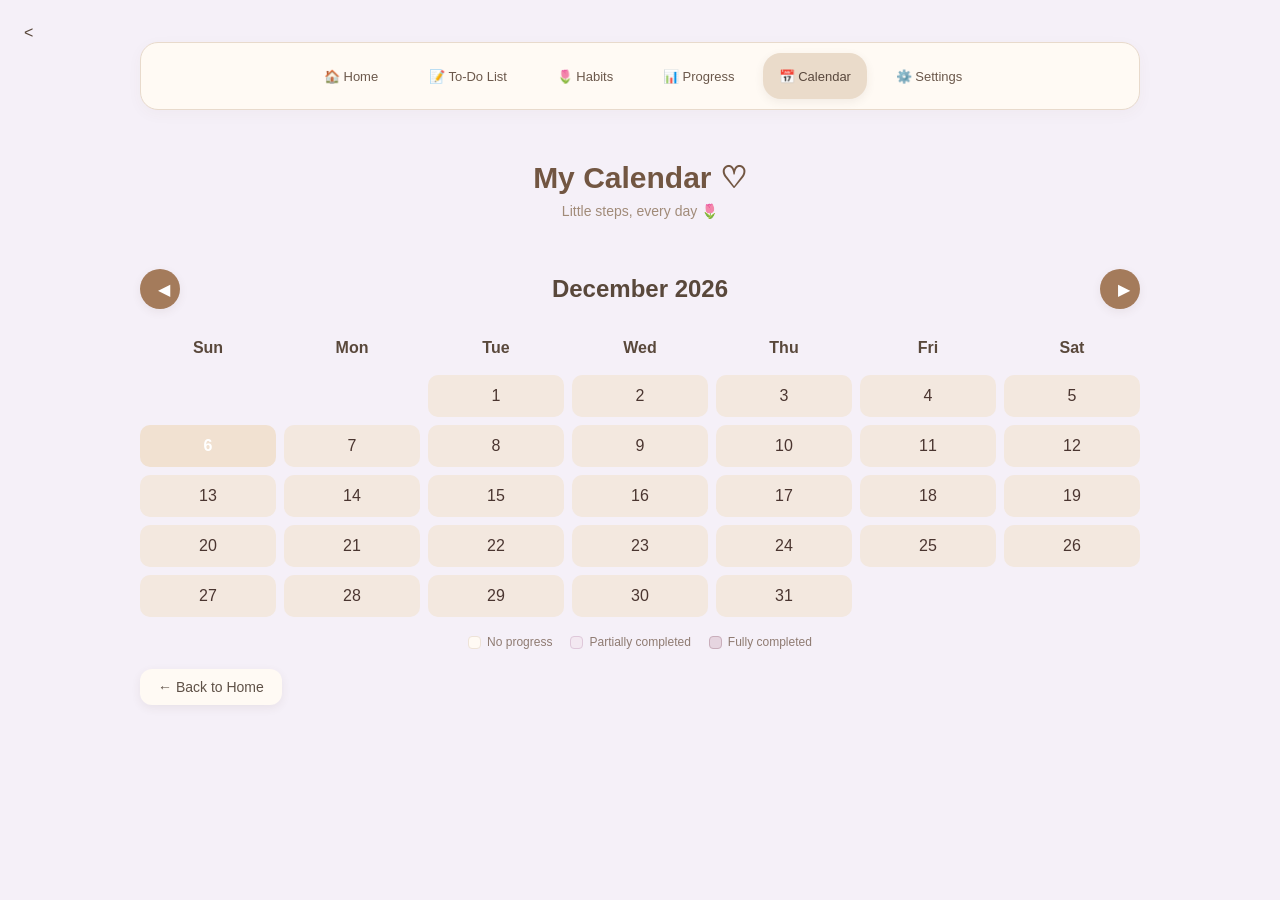
==== calender.html @ e71c7252 "Add files via upload" ====
<!DOCTYPE html>
<html lang="en">

<head>
  <meta charset="UTF-8">
  <meta name="viewport" content="width=device-width, initial-scale=1.0">

  <title>My Space - Calendar</title>

  <link rel="stylesheet" href="style.css">
</head>

<body>

  <<div class="container">

    <!-- TOP NAVIGATION -->

    <nav class="app-nav">

      <button onclick="window.location.href='tracker.html'">
        🏠 Home
      </button>

      <button onclick="window.location.href='tasks.html'">
        📝 To-Do List
      </button>

      <button onclick="window.location.href='habits.html'">
        🌷 Habits
      </button>

      <button onclick="window.location.href='progress.html'">
        📊 Progress
      </button>

      <button class="nav-active"
              onclick="window.location.href='calender.html'">
        📅 Calendar
      </button>

      <button onclick="window.location.href='settings.html'">
        ⚙️ Settings
      </button>

    </nav>

    <header>
      <h1>My Calendar ♡</h1>
      <p>Little steps, every day 🌷</p>
    </header>

    <section class="calendar-box">

     <div class="calendar-navigation">

  <button onclick="changeMonth(-1)">◀</button>

  <h2 id="calendarMonth"></h2>

  <button onclick="changeMonth(1)">▶</button>

</div>

      <div class="calendar-grid" id="calendarGrid"></div>
      <div class="calendar-legend">

  <span>
    <i class="legend-box normal"></i>
    No progress
  </span>

  <span>
    <i class="legend-box partial"></i>
    Partially completed
  </span>

  <span>
    <i class="legend-box complete"></i>
    Fully completed
  </span>

</div>

    </section>

    <button onclick="window.location.href='tracker.html'">
      ← Back to Home
    </button>

  </div>

  <script src="script.js"></script>

</body>
</html>
---- style.css ----
* {
  box-sizing: border-box;
  margin: 0;
  padding: 0;
}

body {
  font-family: "Segoe UI", sans-serif;
 background: #f5f0f8;
  color: #59483b;
  padding: 24px;
  min-height: 100vh;
}

.container {
  max-width: 1000px;
  margin: auto;
}

/* Header */

header {
  text-align: center;
  padding: 25px 10px;
  margin-bottom: 20px;
}

header h1 {
  font-size: 30px;
  font-weight: 600;
  color: #725642;
  margin-bottom: 8px;
}

header p {
  color: #a18b79;
  font-size: 14px;
}

/* Navigation */

.app-nav {
  display: flex;
  justify-content: center;
  flex-wrap: wrap;
  gap: 8px;
  padding: 10px;
  margin-bottom: 25px;
  background: #fffaf4;
  border: 1px solid #e8dacc;
  border-radius: 18px;
  box-shadow: 0 4px 15px rgba(100, 75, 50, 0.04);
}

.app-nav button {
  border: none;
  background: transparent;
  color: #927b68;
  padding: 11px 18px;
  border-radius: 12px;
  cursor: pointer;
  font-size: 13px;
  transition: 0.2s ease;
}

.app-nav button:hover,
.app-nav .nav-active {
  background: #ddc5ae;
  color: #594334;
}

/* Controls */

.controls {
  display: flex;
  justify-content: center;
  align-items: center;
  gap: 15px;
  margin-bottom: 24px;
  flex-wrap: wrap;
}

.month-control {
  display: flex;
  align-items: center;
  gap: 14px;
}

.month-control button,
.add-btn {
  border: 1px solid #dbc5b1;
  background: #ead8c5;
  color: #604a38;
  padding: 10px 15px;
  border-radius: 12px;
  cursor: pointer;
  font-size: 14px;
  transition: 0.2s ease;
}

.month-control button:hover,
.add-btn:hover {
  background: #d4b79d;
  transform: translateY(-1px);
}

#monthTitle {
  min-width: 160px;
  text-align: center;
  font-size: 19px;
  font-weight: 500;
  color: #725642;
}

/* Statistics */

.stats {
  display: flex;
  justify-content: center;
  gap: 14px;
  margin-bottom: 24px;
  flex-wrap: wrap;
}

.stat {
  background: #fffaf4;
  border: 1px solid #e8dacc;
  padding: 20px;
  border-radius: 18px;
  text-align: center;
  min-width: 170px;
  box-shadow: 0 4px 15px rgba(100, 75, 50, 0.04);
}

.stat-number {
  font-size: 25px;
  font-weight: 600;
  color: #a47b5b;
  margin-bottom: 6px;
}

.stat-label {
  color: #a18b79;
  font-size: 12px;
}

/* Tracker */

.tracker-wrapper {
  background: #fffaf4;
  border: 1px solid #e8dacc;
  border-radius: 18px;
  overflow-x: auto;
  box-shadow: 0 4px 15px rgba(100, 75, 50, 0.04);
}

table {
  border-collapse: collapse;
  width: 100%;
  min-width: 750px;
}

th,
td {
  border-bottom: 1px solid #eee2d6;
  text-align: center;
  padding: 11px 6px;
}

th {
  background: #f0e2d3;
  color: #806753;
  font-size: 12px;
}

.habit-column {
  width: 220px;
  text-align: left;
  padding-left: 20px;
  position: sticky;
  left: 0;
  background: #fffaf4;
  z-index: 2;
}

th.habit-column {
  background: #f0e2d3;
  z-index: 3;
}

.habit-name {
  font-size: 14px;
  font-weight: 500;
  color: #59483b;
}

.day-number {
  font-weight: 600;
  font-size: 14px;
}

.weekday {
  font-size: 10px;
  color: #a18b79;
  margin-top: 3px;
}

/* Checkbox */

input[type="checkbox"] {
  appearance: none;
  width: 21px;
  height: 21px;
  border: 1px solid #cdb39c;
  border-radius: 7px;
  cursor: pointer;
  position: relative;
  vertical-align: middle;
  transition: 0.2s ease;
}

input[type="checkbox"]:checked {
  background: #b89578;
  border-color: #b89578;
}

input[type="checkbox"]:checked::after {
  content: "✓";
  color: #fffaf4;
  font-size: 14px;
  font-weight: bold;
  position: absolute;
  left: 4px;
  top: 0;
}

.today {
  background: #f1e1d1 !important;
}

/* Delete button */

.delete-btn {
  border: none;
  background: transparent;
  color: #a18b79;
  cursor: pointer;
  font-size: 13px;
  margin-left: 8px;
  opacity: 0.6;
}

.delete-btn:hover {
  opacity: 1;
  color: #a47b5b;
}

/* Add habit */

.add-section {
  display: flex;
  gap: 10px;
  margin-top: 20px;
  margin-bottom: 20px;
}

#habitInput {
  flex: 1;
  padding: 13px;
  border: 1px solid #e1cdbb;
  background: #fffaf4;
  color: #59483b;
  border-radius: 12px;
  outline: none;
  font-size: 14px;
}

#habitInput::placeholder {
  color: #b6a18e;
}

#habitInput:focus {
  border-color: #b89578;
}

/* Progress */

.progress-box {
  background: #fffaf4;
  border: 1px solid #e8dacc;
  padding: 30px 20px;
  border-radius: 18px;
  margin-top: 20px;
  box-shadow: 0 4px 15px rgba(100, 75, 50, 0.04);
}

.centered-progress {
  text-align: center;
}

.section-label {
  color: #a18b79;
  font-size: 11px;
  letter-spacing: 2px;
  margin-bottom: 22px;
}

.progress-ring {
  display: flex;
  justify-content: center;
  align-items: center;
}

.progress-circle {
  width: 145px;
  height: 145px;
  border-radius: 50%;
  border: 8px solid #ead8c5;
  display: flex;
  align-items: center;
  justify-content: center;
  background: #fffaf4;
  box-shadow: 0 0 25px rgba(160, 120, 85, 0.08);
  transition: background 0.6s ease;
}

#progressText {
  color: #a47b5b;
  font-size: 30px;
  font-weight: 600;
}

.progress-message {
  color: #a18b79;
  font-size: 12px;
  margin-top: 18px;
}

.daily-quote {
  text-align: center;
  color: #a18b79;
  font-size: 12px;
  font-style: italic;
  margin: 18px auto;
  max-width: 280px;
  line-height: 1.6;
}

/* Mobile */

@media (max-width: 600px) {
  body {
    padding: 12px;
  }

  header h1 {
    font-size: 25px;
  }

  .app-nav {
    gap: 4px;
  }

  .app-nav button {
    padding: 10px 12px;
    font-size: 12px;
  }

  .stats {
    gap: 8px;
  }

  .stat {
    min-width: 130px;
    padding: 13px 8px;
  }

  .stat-number {
    font-size: 21px;
  }

  .add-section {
    flex-direction: column;
  }

  .add-btn {
    width: 100%;
  }
}
/* To-Do List */

.todo-section {
  background: #fffaf4;
  border: 1px solid #e8dacc;
  border-radius: 18px;
  padding: 22px;
  margin-bottom: 25px;
}

.todo-section h2 {
  color: #725642;
  font-size: 20px;
  margin-bottom: 16px;
}

.todo-input {
  display: flex;
  gap: 10px;
}

#taskInput {
  flex: 1;
  padding: 12px;
  border: 1px solid #e1cdbb;
  border-radius: 12px;
  background: #f6f0e8;
  color: #59483b;
  outline: none;
}

.todo-input button {
  border: none;
  background: #ddc5ae;
  color: #594334;
  padding: 10px 16px;
  border-radius: 12px;
  cursor: pointer;
}

#taskList {
  list-style: none;
  margin-top: 18px;
}

#taskList li {
  display: flex;
  justify-content: space-between;
  align-items: center;
  padding: 12px;
  margin-bottom: 8px;
  background: #f6f0e8;
  border-radius: 10px;
  color: #59483b;
}

#taskList button {
  border: none;
  background: transparent;
  cursor: pointer;
  color: #a47b5b;
}
/* Separate Pages */

.page-section {
  display: none;
}

.page-section.active-page {
  display: block;
}
#taskList label {
  display: flex;
  align-items: center;
  gap: 10px;
}

#taskList input[type="checkbox"] {
  width: 18px;
  height: 18px;
  cursor: pointer;
}

#taskList .completed {
  text-decoration: line-through;
  opacity: 0.5;
}
.top-add-section {
  display: flex;
  justify-content: flex-end;
  margin: 10px 0 20px;
}

.top-add-btn {
  width: 45px;
  height: 45px;
  border: none;
  border-radius: 50%;
  background: #a47b5b;
  color: white;
  font-size: 28px;
  cursor: pointer;
}

.calendar-box {
  margin-top: 25px;
  text-align: center;
}

.calendar-grid {
  display: grid;
  grid-template-columns: repeat(7, 1fr);
  gap: 8px;
  margin-top: 20px;
}

.calendar-weekday {
  font-weight: bold;
  padding: 10px 0;
}

.calendar-day,
.calendar-empty {
  padding: 12px 0;
  border-radius: 10px;
}

.calendar-day {
  background: #f3e8df;
  color: #4a3530;
}

.calendar-day.today {
  background: #a47b5b;
  color: white;
  font-weight: bold;
}
.calendar-navigation {
  display: flex;
  align-items: center;
  justify-content: space-between;
  gap: 15px;
  margin-bottom: 15px;
}

.calendar-navigation button {
  width: 40px;
  height: 40px;
  border: none;
  border-radius: 50%;
  background: #a47b5b;
  color: white;
  cursor: pointer;
  font-size: 16px;
}

.calendar-navigation h2 {
  margin: 0;
}



/* -----------------------------
   LINE SCORE GRAPHS
----------------------------- */

.line-graph-container {
  width: 100%;
  height: 250px;
  margin: 20px 0 35px;
  padding: 15px;
  background: #fffaf4;
  border-radius: 18px;
  box-sizing: border-box;
  overflow-x: auto;
}

.line-graph-container canvas {
  width: 100%;
  height: 100%;
  display: block;
}
/* -----------------------------
   GROWING FLOWER PROGRESS
----------------------------- */

.flower-progress {
  text-align: center;
  padding: 25px;
  background: #fffaff;
  border-radius: 24px;
}

.flower-visual {
  position: relative;
  width: 180px;
  height: 180px;
  margin: 0 auto 10px;
}

.flower-sparkles {
  color: #b5a1d3;
  font-size: 22px;
  letter-spacing: 12px;
  margin-bottom: 8px;
}

.flower-head {
  font-size: 65px;
  animation: flowerFloat 3s ease-in-out infinite;
}

.flower-stem {
  width: 6px;
  height: 55px;
  background: #91a887;
  border-radius: 10px;
  margin: -8px auto 0;
}

.flower-leaves {
  font-size: 35px;
  margin-top: -45px;
  margin-left: 65px;
}

.flower-soil {
  width: 100px;
  height: 22px;
  background: #b99b91;
  border-radius: 50%;
  margin: 12px auto 0;
}

.flower-progress strong {
  display: block;
  color: #76618f;
  font-size: 32px;
  margin-top: 15px;
}

.flower-progress p {
  color: #8f7b9f;
  font-size: 15px;
}

@keyframes flowerFloat {
  0%, 100% {
    transform: translateY(0);
  }

  50% {
    transform: translateY(-6px);
  }
}
/* Bigger Botanical Flower */

.botanical-flower {
  width: 260px;
  margin: 0 auto;
}

.botanical-flower svg {
  width: 240px;
  height: 265px;
  display: block;
  margin: 0 auto;
}
/* SMALL BOTANICAL FLOWER */

.botanical-flower {
  width: 180px;
  margin: 0 auto;
  text-align: center;
}

.botanical-flower svg {
  width: 150px;
  height: 170px;
  display: block;
  margin: 0 auto;
}

.botanical-flower strong {
  display: block;
  font-size: 28px;
  color: #76618f;
  margin-top: 5px;
}

.botanical-flower p {
  margin-top: 5px;
  color: #8f7b9f;
}

/* SETTINGS PAGE */

.settings-section {
  margin: 25px auto;
  max-width: 600px;
}

.setting-item {
  display: flex;
  justify-content: space-between;
  align-items: center;
  gap: 15px;
  padding: 18px;
  margin-bottom: 15px;
  background: #fffaf4;
  border-radius: 18px;
  box-shadow: 0 4px 12px rgba(120, 95, 140, 0.08);
}

.setting-item strong {
  color: #76618f;
  font-size: 16px;
}

.setting-item p {
  margin: 6px 0 0;
  color: #9a8aa8;
  font-size: 13px;
}

.setting-item span {
  font-size: 22px;
}

.setting-item button {
  padding: 8px 14px;
  background: #eadff2;
  color: #76618f;
  border: none;
  border-radius: 12px;
  cursor: pointer;
}
/* -----------------------------
   TASK HISTORY
----------------------------- */

#taskHistory {
  margin-top: 20px;
  text-align: left;
}

#taskHistory > div {
  background: #fffaf4;
  padding: 16px;
  margin-bottom: 14px;
  border-radius: 14px;
  border: 1px solid #eee3d8;
}

#taskHistory h3 {
  margin-top: 0;
  margin-bottom: 10px;
  font-size: 16px;
  font-weight: 600;
}

#taskHistory p {
  margin: 8px 0;
  font-size: 14px;
}
/* -----------------------------
   AESTHETIC BUTTONS
----------------------------- */

button {
  border: none;
  outline: none;
  cursor: pointer;

  background: #fffaf4;
  color: #5f5147;

  padding: 10px 18px;

  border-radius: 12px;

  font-family: inherit;
  font-size: 14px;
  font-weight: 500;

  box-shadow: 0 3px 10px rgba(90, 70, 50, 0.08);

  transition:
    transform 0.2s ease,
    box-shadow 0.2s ease,
    background 0.2s ease;
}


/* Hover */

button:hover {
  background: #f4eadf;

  transform: translateY(-2px);

  box-shadow:
    0 5px 14px rgba(90, 70, 50, 0.12);
}


/* Click */

button:active {
  transform: translateY(0);

  box-shadow:
    0 2px 6px rgba(90, 70, 50, 0.08);
}


/* Back to Home */

button[onclick*="tracker.html"] {
  margin-top: 20px;
}


/* View History */

button[onclick*="showTaskHistory"] {
  margin-top: 14px;
}


/* -----------------------------
   FLOATING + BUTTON
----------------------------- */

.top-add-btn {
  width: 54px;
  height: 54px;

  padding: 0;

  border-radius: 50%;

  background: #eadbca;
  color: #604d40;

  font-size: 27px;
  font-weight: 400;

  display: flex;
  align-items: center;
  justify-content: center;

  box-shadow:
    0 5px 15px rgba(90, 70, 50, 0.12);
}

.top-add-btn:hover {
  background: #e2cfbb;

  transform: translateY(-3px);

  box-shadow:
    0 8px 18px rgba(90, 70, 50, 0.15);
}


/* Today button */

.add-btn {
  background: #eadbca;
  color: #55483e;
}

.add-btn:hover {
  background: #e2cfbb;
}


/* Add button hover */

.add-btn:hover,
.top-add-btn:hover {
  background: #dfcfbd;
}


/* Delete buttons */

button[onclick*="deleteTask"] {
  background: transparent;
  box-shadow: none;
  padding: 6px 9px;
}

button[onclick*="deleteTask"]:hover {
  background: #f3e7dc;
  transform: scale(1.05);
}


/* -----------------------------
   NAVIGATION BUTTONS
----------------------------- */

.app-nav button {
  background: transparent;
  color: #6b584b;

  box-shadow: none;

  padding: 10px 16px;
  border-radius: 18px;
}

.app-nav button:hover {
  background: #f7eee5;
  transform: translateY(-1px);
}


/* Active Home button */

.app-nav .nav-active {
  background: #eadbca;
  color: #59483d;

  box-shadow:
    0 3px 10px rgba(90, 70, 50, 0.08);
}

.app-nav .nav-active:hover {
  background: #e5d3c0;
}
/* =============================
   FINAL NAVIGATION ALIGNMENT
============================= */

.app-nav {
  display: flex;
  align-items: center;
  justify-content: center;
  gap: 12px;
}

.app-nav button {
  height: 46px;
  min-width: 100px;

  margin: 0;
  padding: 0 16px;

  display: flex;
  align-items: center;
  justify-content: center;

  line-height: 1;
  white-space: nowrap;
}


/* Active Home button */

.app-nav .nav-active {
  height: 46px;
  min-width: 100px;

  display: flex;
  align-items: center;
  justify-content: center;

  margin: 0;
}


/* =============================
   CENTER + BUTTON
============================= */

.top-add-section {
  width: 100%;

  display: flex;
  align-items: center;
  justify-content: flex-end;

  margin-top: 10px;
  padding-right: 10px;
}


/* The + itself */

.top-add-btn {
  width: 52px;
  height: 52px;

  min-width: 52px;

  padding: 0;
  margin: 0;

  display: flex;
  align-items: center;
  justify-content: center;

  border-radius: 50%;

  font-size: 26px;
  line-height: 1;
}
/* =============================
   HABITS PAGE
============================= */

.progress-box {
  margin-top: 25px;
  padding: 28px 24px;

  background: #fffaf4;
  border: 1px solid #eee3d8;
  border-radius: 20px;

  box-shadow: 0 5px 18px rgba(90, 70, 50, 0.06);
}

.section-label {
  margin-bottom: 10px;

  font-size: 12px;
  letter-spacing: 1.5px;
  color: #8a7565;
  font-weight: 600;
}

/* Today's date */

.habits-date {
  text-align: center;
  color: #a18b79;
  font-size: 13px;
  margin-bottom: 22px;
}

/* Individual habits */

.habit-item {
  display: flex;
  align-items: center;
  justify-content: space-between;
  gap: 15px;

  padding: 15px 16px;
  margin-bottom: 10px;

  background: #f8f1e9;
  border: 1px solid #eee2d6;
  border-radius: 14px;

  color: #5f5147;
  font-size: 15px;

  transition: 0.2s ease;
}

.habit-item:hover {
  background: #f2e7db;
  transform: translateY(-1px);
}

/* Checkbox + habit name */

.habit-check {
  display: flex;
  align-items: center;
  gap: 12px;

  flex: 1;
  cursor: pointer;
}

.habit-check span {
  transition: 0.2s ease;
}

/* Completed habit */

.habit-item:has(input:checked) .habit-check span {
  text-decoration: line-through;
  opacity: 0.55;
}

/* Status */

.habit-status {
  font-size: 12px;
  color: #a18b79;
  white-space: nowrap;
}

.habit-item:has(input:checked) .habit-status {
  color: #a47b5b;
}

/* Empty message */

#emptyHabitsMessage {
  color: #9a8879;
  font-size: 14px;
  text-align: center;
  padding: 25px 0;
}

/* Add Habits button */

.progress-box + button {
  display: block;
  margin: 18px auto 0;

  padding: 11px 20px;

  background: #eadbca;
  color: #604d40;

  border: none;
  border-radius: 12px;

  font-family: inherit;
  font-size: 14px;
  cursor: pointer;

  transition: 0.2s ease;
}

.progress-box + button:hover {
  background: #dfcfbd;
  transform: translateY(-2px);
}

/* Mobile */

@media (max-width: 600px) {

  .progress-box {
    padding: 22px 16px;
  }

  .habit-item {
    padding: 14px 12px;
  }

  .habit-status {
    font-size: 11px;
  }

}
/* =============================
   PROGRESS PAGE - DAILY CARD
============================= */

.centered-progress {
  margin-top: 25px;
  padding: 28px 24px;
  background: #fffaf4;
  border: 1px solid #eee3d8;
  border-radius: 20px;
  box-shadow: 0 5px 18px rgba(90, 70, 50, 0.06);
}

.centered-progress .section-label {
  margin-bottom: 12px;
}

.centered-progress .flower-progress {
  padding: 10px 0 5px;
  background: transparent;
}

.centered-progress .botanical-flower {
  margin-bottom: 5px;
}

.centered-progress .flower-progress strong {
  margin-top: 8px;
  font-size: 30px;
}

.centered-progress .flower-progress p {
  margin-top: 6px;
  font-size: 14px;
  color: #8f7b9f;
}
/* =============================
   PROGRESS PAGE - SCORE GRAPHS
============================= */

.score-section {
  margin-top: 25px;
}

.score-section .section-label {
  margin-top: 28px;
  margin-bottom: 12px;
}

.line-graph-container {
  background: #fffaf4;
  border: 1px solid #eee3d8;
  border-radius: 20px;
  box-shadow: 0 5px 18px rgba(90, 70, 50, 0.06);
  padding: 18px;
}
/* =============================
   PROGRESS PAGE - GRAPH SIZE
============================= */

.line-graph-container {
  overflow-x: auto;
}

.line-graph-container canvas {
  min-width: 600px;
  display: block;
}
/* =============================
   CALENDAR - HABIT COMPLETION
============================= */

.calendar-day.partially-completed {
  background: #f3e8f1;
  border: 1px solid #dfc8da;
}

.calendar-day.fully-completed {
  background: #e6d5e0;
  border: 1px solid #c9aebb;
}
/* =============================
   CALENDAR - LEGEND
============================= */

.calendar-legend {
  display: flex;
  justify-content: center;
  align-items: center;
  gap: 18px;
  flex-wrap: wrap;
  margin-top: 18px;
  font-size: 12px;
  color: #8f7b72;
}

.calendar-legend span {
  display: flex;
  align-items: center;
  gap: 6px;
}

.legend-box {
  width: 13px;
  height: 13px;
  border-radius: 4px;
  display: inline-block;
}

.legend-box.normal {
  background: #fffaf4;
  border: 1px solid #eee3d8;
}

.legend-box.partial {
  background: #f3e8f1;
  border: 1px solid #dfc8da;
}

.legend-box.complete {
  background: #e6d5e0;
  border: 1px solid #c9aebb;
}
/* =============================
   DARK MODE
============================= */

body.dark-mode {
  background: #2f2830;
  color: #f6eee8;
}

body.dark-mode .container {
  background: #2f2830;
}

body.dark-mode header h1,
body.dark-mode header p {
  color: #f6eee8;
}

body.dark-mode .app-nav {
  background: #3a3039;
}

body.dark-mode .app-nav button {
  color: #f6eee8;
}

body.dark-mode .settings-section,
body.dark-mode .setting-item,
body.dark-mode .progress-box,
body.dark-mode .line-graph-container,
body.dark-mode .calendar-box {
  background: #3a3039;
  border-color: #514450;
}

body.dark-mode .setting-item p,
body.dark-mode .section-label,
body.dark-mode .current-date {
  color: #cbbbc5;
}

body.dark-mode button {
  color: #f6eee8;
}
/* Dark mode text visibility */

body.dark-mode .setting-item strong {
  color: #fffaf4;
}

body.dark-mode .setting-item p {
  color: #d8cbd2;
}

body.dark-mode .setting-item span {
  color: #fffaf4;
}

body.dark-mode .app-nav button {
  color: #fffaf4;
}

body.dark-mode .app-nav button:hover,
body.dark-mode .app-nav .nav-active {
  color: #fffaf4;
}

body.dark-mode header h1 {
  color: #fffaf4;
}

body.dark-mode header p {
  color: #d8cbd2;
}

body.dark-mode button {
  color: #fffaf4;
}
/* Dark mode - To-Do List */

body.dark-mode .task-item,
body.dark-mode .task-item span,
body.dark-mode .task-item label {
  color: #fffaf4;
}

body.dark-mode .task-item p {
  color: #d8cbd2;
}

body.dark-mode input,
body.dark-mode textarea {
  color: #fffaf4;
  background: #3a3039;
  border-color: #514450;
}

body.dark-mode input::placeholder,
body.dark-mode textarea::placeholder {
  color: #bcaeb7;
}
/* Dark mode - action buttons */

body.dark-mode .task-history button,
body.dark-mode .tasks-actions button,
body.dark-mode .container > button {
  color: #fffaf4;
  background: #4a3b46;
  border-color: #62505d;
}

body.dark-mode .task-history button:hover,
body.dark-mode .tasks-actions button:hover,
body.dark-mode .container > button:hover {
  color: #fffaf4;
  background: #5a4754;
}
/* Dark mode - To-Do List buttons */

body.dark-mode .todo-section > button {
  color: #fffaf4;
  background: #4a3b46;
  border: 1px solid #62505d;
}

body.dark-mode .todo-section > button:hover {
  color: #fffaf4;
  background: #5a4754;
}
/* =============================
   DARK MODE - HOME PAGE
============================= */

body.dark-mode .controls h2 {
  color: #fffaf4;
}

body.dark-mode .month-control button,
body.dark-mode .add-btn {
  color: #fffaf4;
  background: #4a3b46;
  border-color: #62505d;
}

body.dark-mode .month-control button:hover,
body.dark-mode .add-btn:hover {
  background: #5a4754;
  color: #fffaf4;
}

body.dark-mode .tracker-wrapper {
  background: #3a3039;
}

body.dark-mode #habitTable {
  color: #fffaf4;
}

body.dark-mode #habitTable th,
body.dark-mode #habitTable td {
  color: #fffaf4;
  border-color: #514450;
}

body.dark-mode .top-add-btn {
  color: #fffaf4;
  background: #4a3b46;
  border-color: #62505d;
}
body.dark-mode #monthTitle {
  color: #fffaf4;
}

body.dark-mode .current-date {
  color: #d8cbd2;
}
/* Dark mode - Home date headings */
body.dark-mode #habitTable th {
  color: #fffaf4;
  background: #4a3b46;
}

body.dark-mode #habitTable td {
  color: #fffaf4;
}
/* Dark mode - selected habit cells */
body.dark-mode #habitTable td.checked {
  background: #5a4754;
  color: #fffaf4;
}
/* Dark mode - habit checkboxes */
body.dark-mode #habitTable input[type="checkbox"] {
  accent-color: #c9a6bd;
}
/* =============================
   DARK MODE - HOME DATE HEADERS
============================= */

body.dark-mode #habitTable th {
  background: #3a3039 !important;
  color: #fffaf4 !important;
}

body.dark-mode #habitTable th .day-number {
  color: #fffaf4 !important;
}

body.dark-mode #habitTable th .weekday {
  color: #cdbdc6 !important;
}

/* Today's date */
body.dark-mode #habitTable th.today {
  background: #4a3b46 !important;
}

body.dark-mode #habitTable th.today .day-number,
body.dark-mode #habitTable th.today .weekday {
  color: #fffaf4 !important;
}
/* Dark mode - habit name cell */
body.dark-mode #habitTable td.habit-cell {
  background: #3a3039 !important;
  color: #fffaf4 !important;
}

body.dark-mode #habitTable .habit-name {
  color: #fffaf4 !important;
}

body.dark-mode #habitTable .delete-btn {
  color: #d8cbd2 !important;
}
/* =============================
   DARK MODE - TO-DO SECTION
============================= */

body.dark-mode .todo-section {
  background: #3a3039;
  border: 1px solid #514450;
  color: #fffaf4;
}
/* Dark mode - To-Do input */
body.dark-mode .todo-input input {
  background: #4a3b46;
  color: #fffaf4;
  border-color: #62505d;
}

body.dark-mode .todo-input input::placeholder {
  color: #cdbdc6;
}
/* Dark mode - Add Task button */
body.dark-mode .todo-input button {
  background: #b89aaa;
  color: #fffaf4;
  border-color: #b89aaa;
}

body.dark-mode .todo-input button:hover {
  background: #c7a9b9;
  color: #fffaf4;
}
/* =============================
   DARK MODE - CALENDAR DAYS
============================= */

body.dark-mode .calendar-day {
  background: #3a3039;
  border-color: #514450;
  color: #fffaf4;
}

/* Partially completed */
body.dark-mode .calendar-day.partially-completed {
  background: #4a3b46;
  border-color: #6a5663;
  color: #fffaf4;
}

/* Fully completed */
body.dark-mode .calendar-day.fully-completed {
  background: #5a4754;
  border-color: #7a6270;
  color: #fffaf4;
}

/* Today */
body.dark-mode .calendar-day.today {
  background: #b89aaa;
  border-color: #c7a9b9;
  color: #fffaf4;
}
/* =============================
   DARK MODE - CALENDAR LEGEND
============================= */

body.dark-mode .calendar-legend {
  color: #d8cbd2;
}

body.dark-mode .legend-box.normal {
  background: #3a3039;
  border-color: #6a5663;
}

body.dark-mode .legend-box.partial {
  background: #4a3b46;
  border-color: #7a6270;
}

body.dark-mode .legend-box.complete {
  background: #5a4754;
  border-color: #8a6f7e;
}
/* Dark mode - subtle calendar day borders */
body.dark-mode .calendar-day {
  border: 1px solid #514450;
  background: #3a3039;
}

body.dark-mode .calendar-day:hover {
  background: #443640;
}
/* =============================
   DARK MODE - SETTINGS BUTTONS
============================= */

body.dark-mode #themeButton,
body.dark-mode .setting-item button {
  background: #4a3b46;
  color: #fffaf4;
  border: 1px solid #62505d;
}

body.dark-mode #themeButton:hover,
body.dark-mode .setting-item button:hover {
  background: #5a4754;
  color: #fffaf4;
}
/* =============================
   MOBILE VIEW
============================= */

@media (max-width: 600px) {

  .app-nav {
    display: grid;
    grid-template-columns: repeat(3, 1fr);
    gap: 8px;
    padding: 12px;
  }

  .app-nav button {
    padding: 10px 5px;
    font-size: 12px;
  }

}
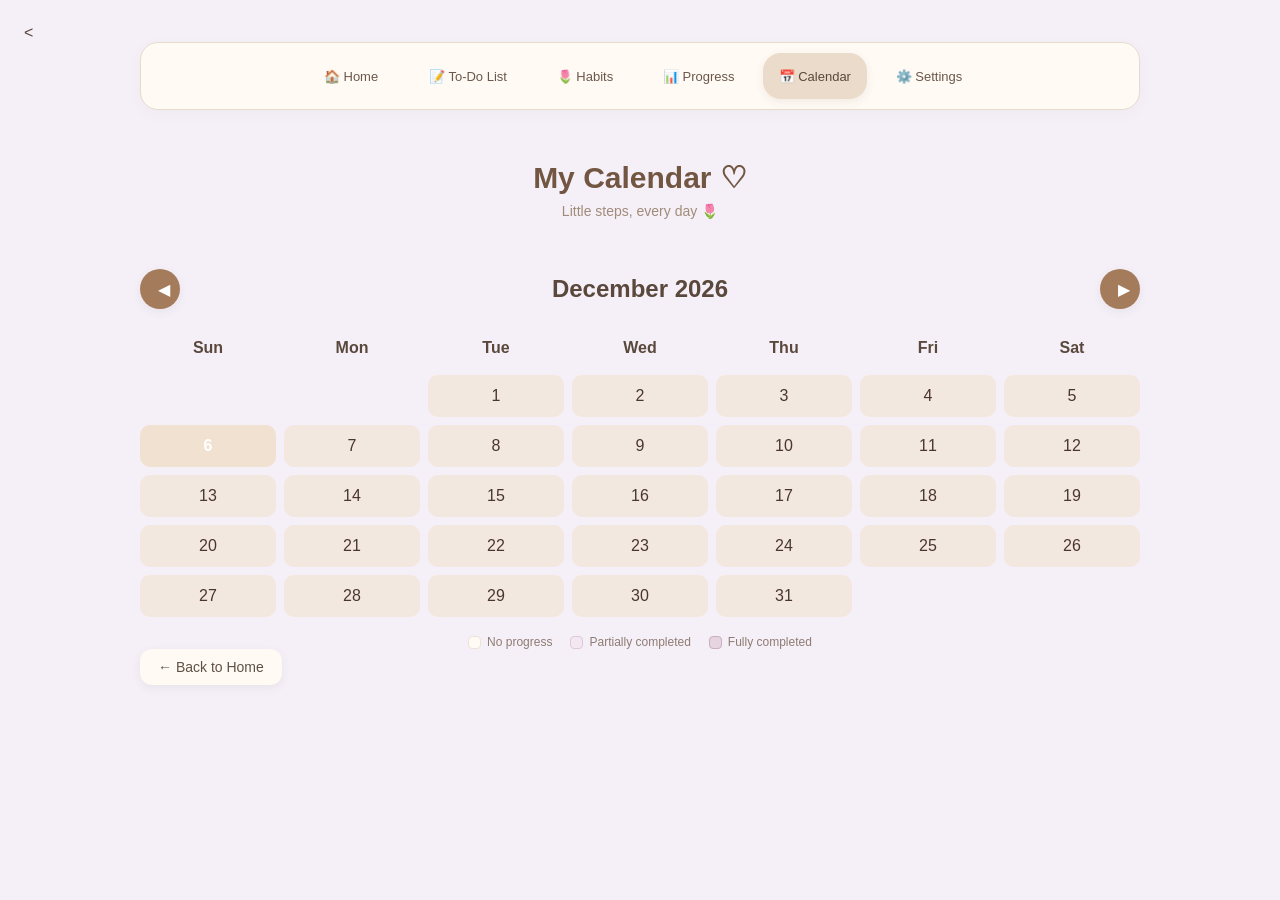
==== commit 9281262b: "Add files via upload" ====
--- a/calender.html
+++ b/calender.html
@@ -19,7 +19,7 @@
 
     <nav class="app-nav">
 
-      <button onclick="window.location.href='tracker.html'">
+      <button onclick="window.location.href='index.html'">
         🏠 Home
       </button>
 
@@ -85,7 +85,7 @@
 
     </section>
 
-    <button onclick="window.location.href='tracker.html'">
+    <button onclick="window.location.href='index.html'">
       ← Back to Home
     </button>
 
